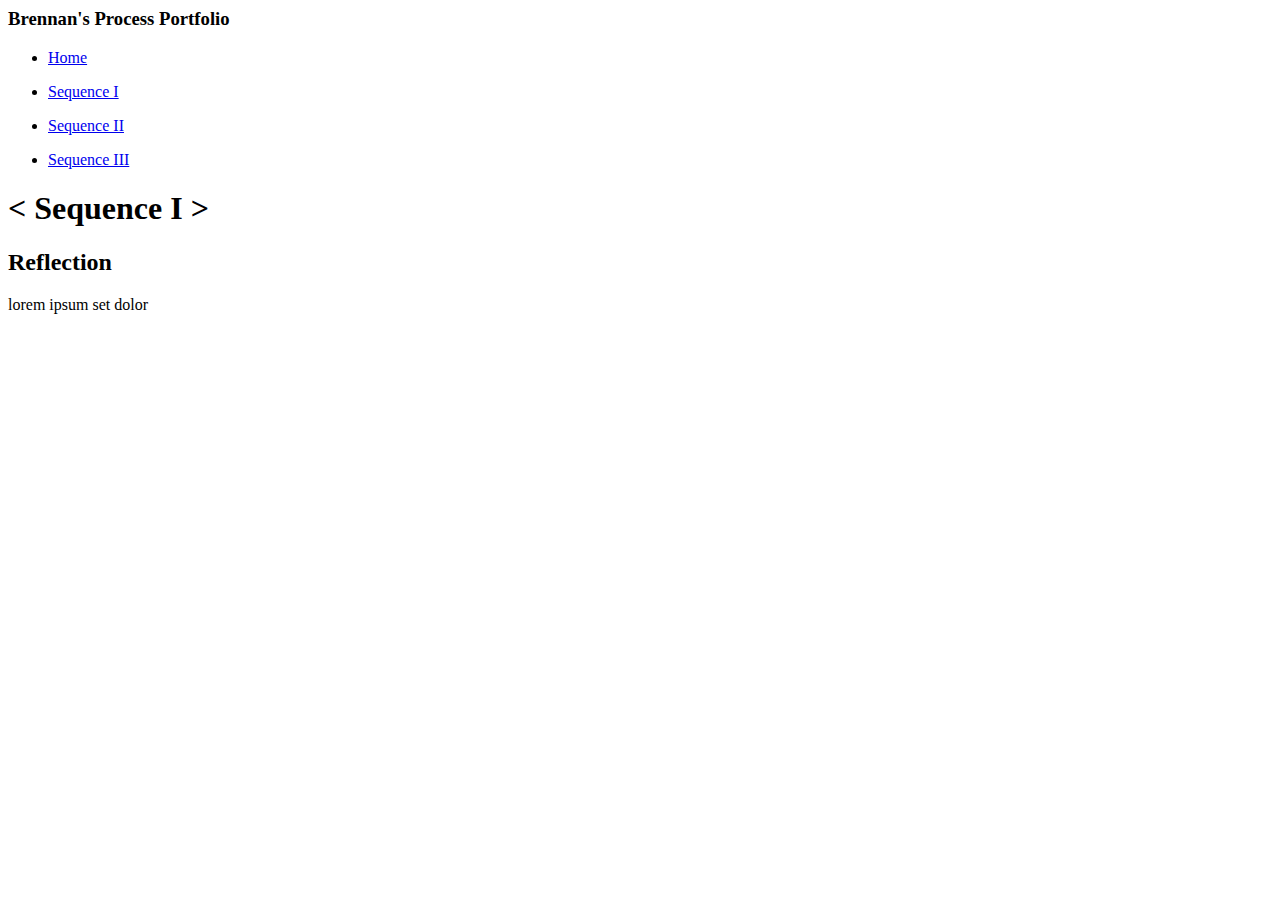
==== sequence1.html @ a5521d21 "Added pages" ====
<html lang="en">

<head>
  <meta charset="UTF-8">
  <meta name="viewport" content="width=device-width, initial-scale=1.0">
  <title>Brennan's Process Portfolio | Sequence I</title>
  <link rel="stylesheet" href="index.css" />
</head>

<body>
  <nav>
    <h3>Brennan's Process Portfolio</h3>
    <ul>
      <li>
        <p><a href="./index.html">Home</a></p>
      </li>
      <li>
        <p><a href="./sequence1.html">Sequence I</a></p>
      </li>
      <li>
        <p><a href="./sequence2.html">Sequence II</a></p>
      </li>
      <li>
        <p><a href="./sequence3.html">Sequence III</a></p>
      </li>
    </ul>
  </nav>
  <header>
    <h1>&lt; Sequence I &gt;</h1>
  </header>
  <main>
    <h2>Reflection</h2>
    <section>
      <p>
        lorem ipsum set dolor
      </p>
    </section>
  </main>
</body>

</html>
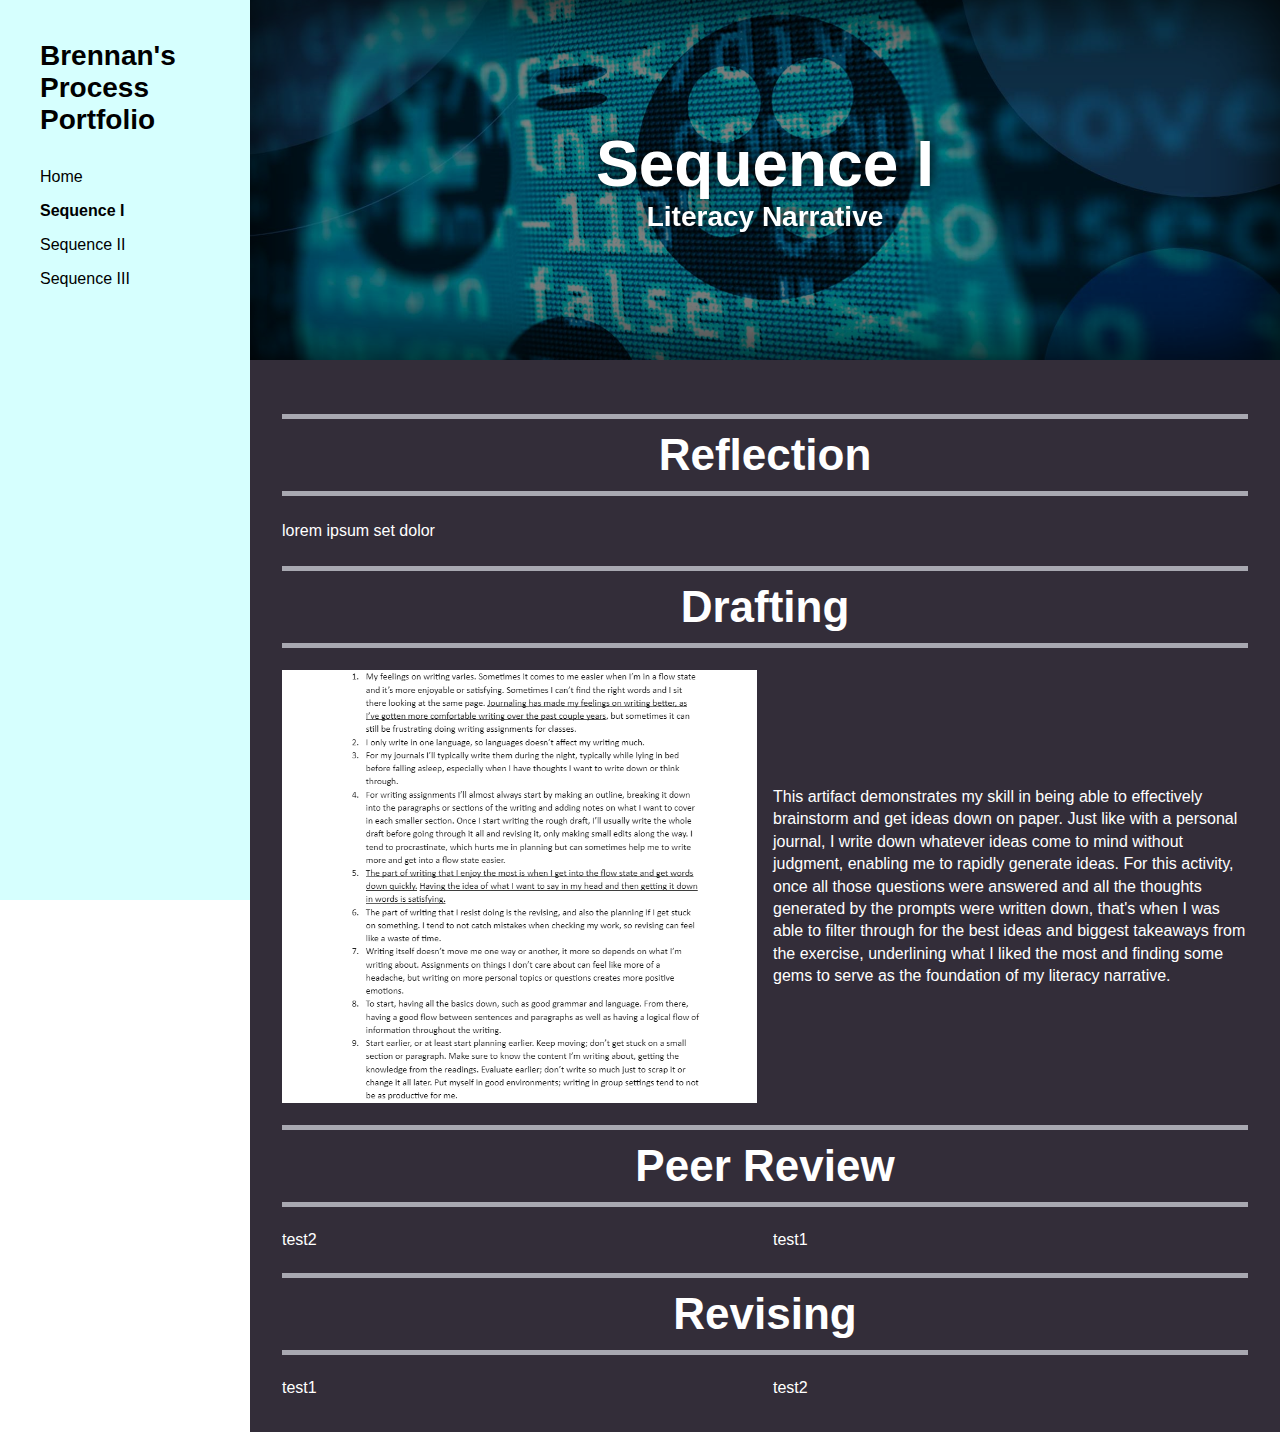
==== commit b3cb547c: "Page setup" ====
--- a/sequence1.html
+++ b/sequence1.html
@@ -12,21 +12,24 @@
     <h3>Brennan's Process Portfolio</h3>
     <ul>
       <li>
-        <p><a href="./index.html">Home</a></p>
+        <a href="./index.html">Home</a>
       </li>
       <li>
-        <p><a href="./sequence1.html">Sequence I</a></p>
+        <a href="./sequence1.html" class="active">Sequence I</a>
       </li>
       <li>
-        <p><a href="./sequence2.html">Sequence II</a></p>
+        <a href="./sequence2.html">Sequence II</a>
       </li>
       <li>
-        <p><a href="./sequence3.html">Sequence III</a></p>
+        <a href="./sequence3.html">Sequence III</a>
       </li>
     </ul>
   </nav>
   <header>
-    <h1>&lt; Sequence I &gt;</h1>
+    <div class="backdrop">
+      <h1>Sequence I</h1>
+      <h3>Literacy Narrative</h3>
+    </div>
   </header>
   <main>
     <h2>Reflection</h2>
@@ -35,6 +38,30 @@
         lorem ipsum set dolor
       </p>
     </section>
+    <h2>Drafting</h2>
+    <section class="container">
+      <div>
+        <img src="images/sequence1-drafting.png" />
+      </div>
+      <p>
+        This artifact demonstrates my skill in being able to effectively brainstorm and get ideas down on paper. Just
+        like with a personal journal, I write down whatever ideas come to mind without judgment, enabling me to rapidly
+        generate ideas. For this activity, once all those questions were answered and all the thoughts generated by the
+        prompts were written down, that's when I was able to filter through for the best ideas and biggest takeaways
+        from the exercise, underlining what I liked the most and finding some gems to serve as the foundation of my
+        literacy narrative.
+      </p>
+    </section>
+    <h2>Peer Review</h2>
+    <section class="container reverse">
+      <p>test1</p>
+      <p>test2</p>
+    </section>
+    <h2>Revising</h2>
+    <section class="container">
+      <p>test1</p>
+      <p>test2</p>
+    </section>
   </main>
 </body>
 
--- a/index.css
+++ b/index.css
@@ -0,0 +1,143 @@
+* {
+  margin: 0;
+  padding: 0;
+  box-sizing: border-box;
+}
+
+h1 {
+  font: bold 4rem Verdana, sans-serif;
+}
+
+h2 {
+  font: bold 2.75rem Verdana, sans-serif;
+}
+
+h3 {
+  font: bold 1.75rem Verdana, sans-serif;
+}
+
+p {
+  font: 1rem/1.4rem Verdana, sans-serif;
+}
+
+nav {
+  position: fixed;
+
+  width: 250px;
+  height: 100%;
+  padding: 2.5em;
+
+  background: #d6fffe;
+}
+
+nav h1 {
+  padding: 1.5em 0;
+}
+
+nav ul {
+  padding: 1.5em 0;
+
+  list-style: none;
+}
+
+nav li {
+  padding: 0.5em 0;
+}
+
+nav a {
+  font: 1rem Verdana, sans-serif;
+  color: black;
+  text-decoration: none;
+}
+
+.active {
+  font-weight: bold;
+}
+
+header {
+  width: calc(100% - 250px);
+  height: 40%;
+  margin-left: 250px;
+
+  background: url("images/gaming-background.jpg") center;
+  background-size: cover;
+  box-shadow: 0 0 5em inset;
+}
+
+header .backdrop {
+  display: flex;
+  flex-direction: column;
+  align-items: center;
+  justify-content: center;
+
+  width: 100%;
+  height: 100%;
+
+  backdrop-filter: brightness(50%);
+}
+
+header h1,
+header h3 {
+  color: white;
+  text-shadow: 0 0 0.75rem black;
+}
+
+main {
+  width: calc(100% - 250px);
+  margin-left: 250px;
+  padding: 2em;
+
+  background: #332d39;
+
+  color: white;
+}
+
+main h2 {
+  max-width: 1024px;
+  padding: 0.25em;
+  margin: 0.5em auto;
+  border-top: 0.125em solid #a8a8b1;
+  border-bottom: 0.125em solid #a8a8b1;
+
+  text-align: center;
+}
+
+main section {
+  max-width: 1024px;
+  margin: auto;
+}
+
+main p {
+  margin: 1.5em 0;
+}
+
+main code {
+  display: block;
+
+  padding: 1em;
+  border-radius: 1em;
+
+  background: #a8a8b1;
+}
+
+.container {
+  display: flex;
+  flex-direction: row;
+  gap: 1em;
+}
+
+.container>* {
+  width: 50%;
+}
+
+.reverse {
+  flex-direction: row-reverse;
+}
+
+.container img {
+  width: 100%;
+}
+
+.container p {
+  margin: auto;
+}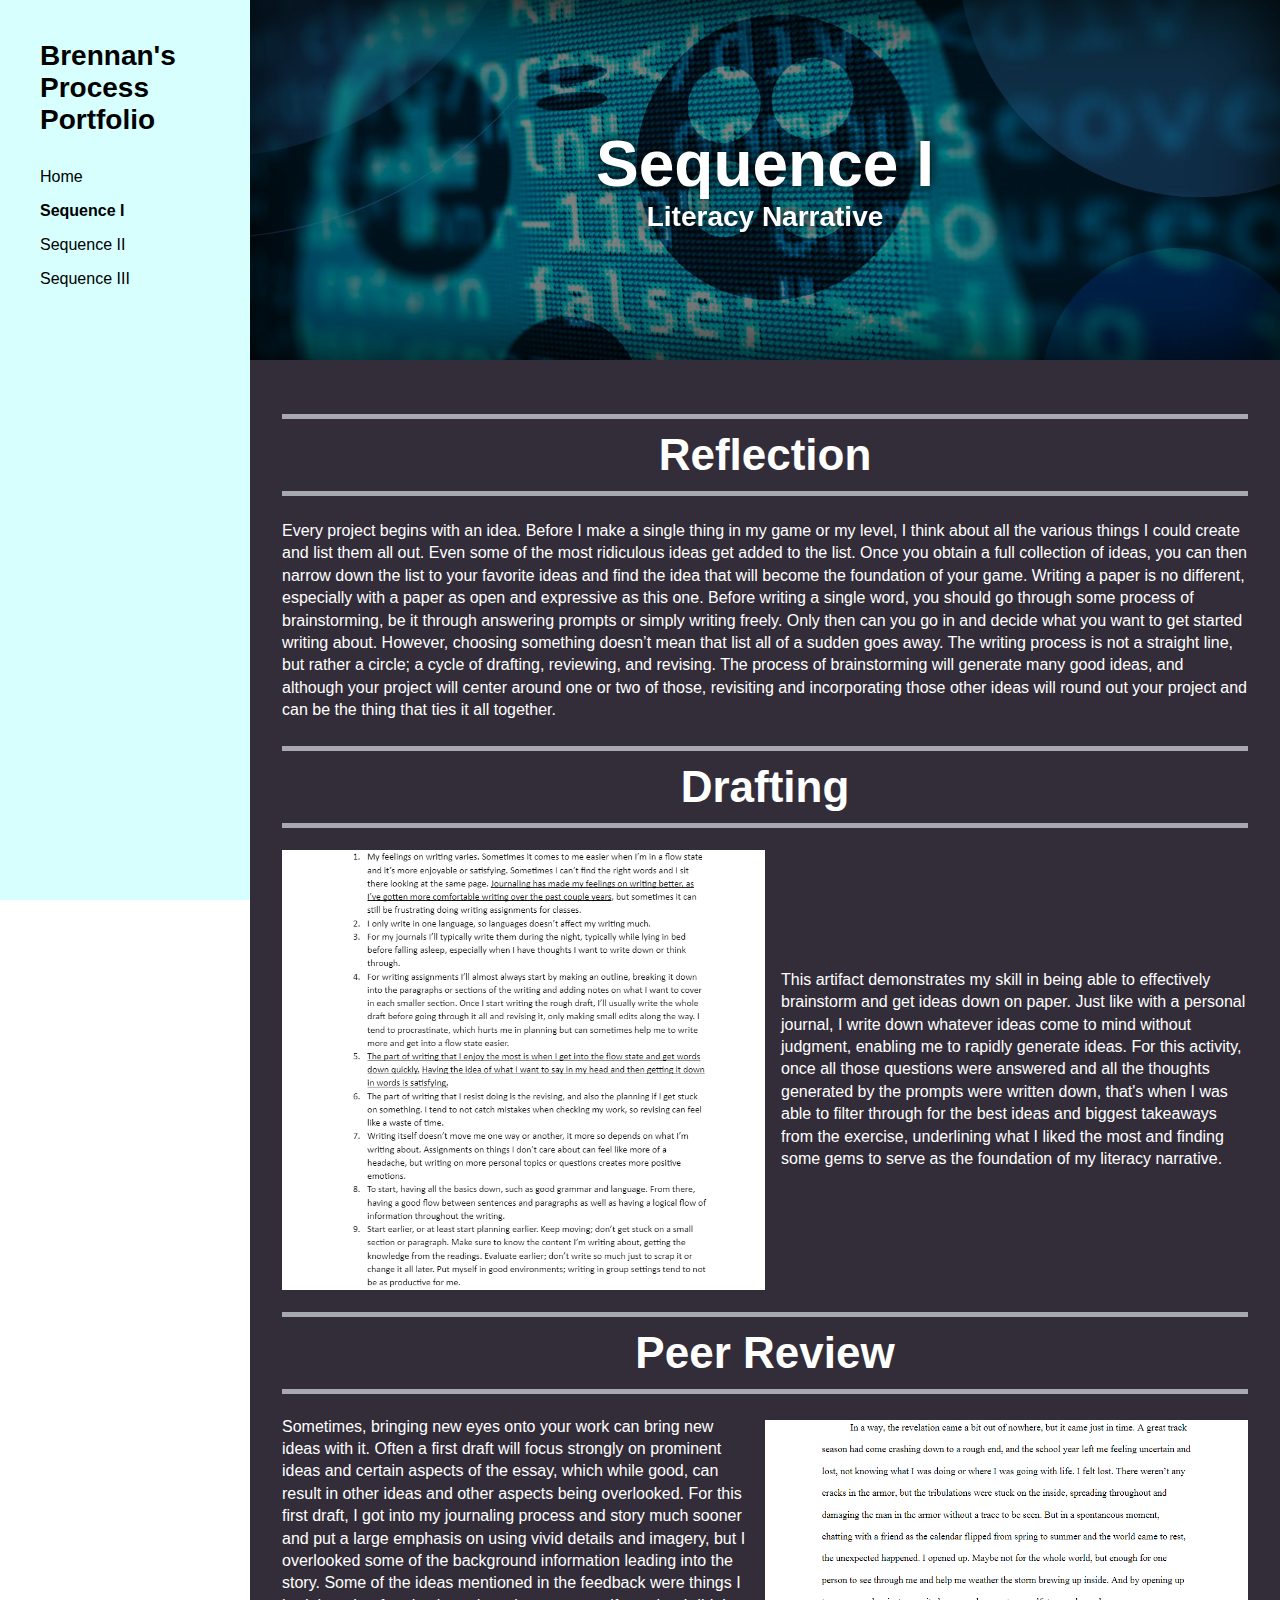
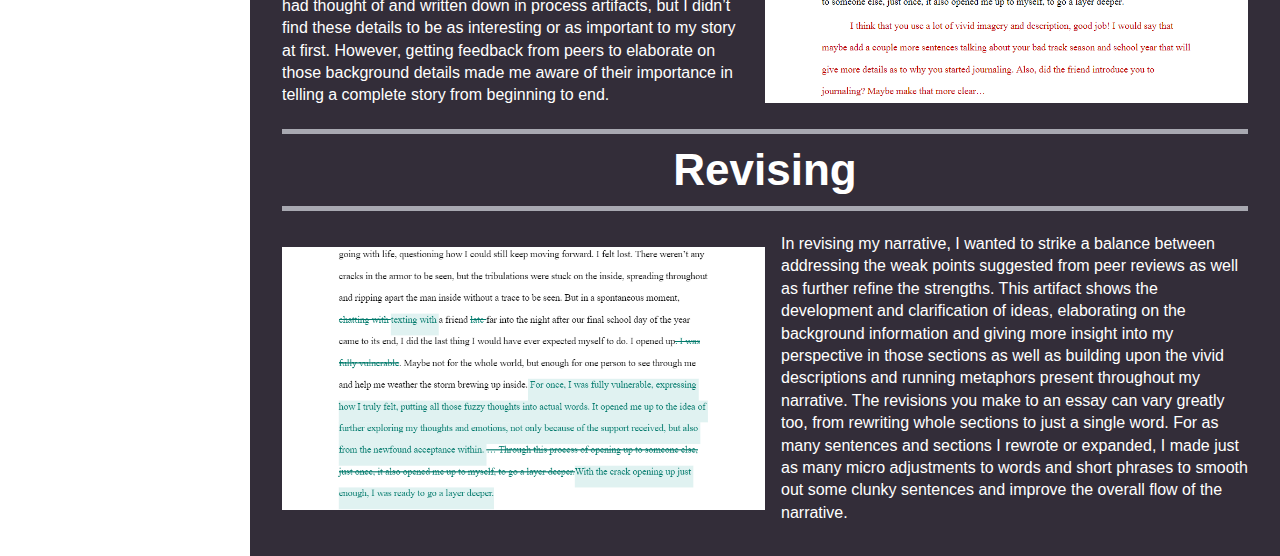
==== commit 3f5152c5: "Rough draft completed" ====
--- a/sequence1.html
+++ b/sequence1.html
@@ -4,7 +4,7 @@
   <meta charset="UTF-8">
   <meta name="viewport" content="width=device-width, initial-scale=1.0">
   <title>Brennan's Process Portfolio | Sequence I</title>
-  <link rel="stylesheet" href="index.css" />
+  <link rel="stylesheet" type="text/css" href="./main.css" />
 </head>
 
 <body>
@@ -35,14 +35,22 @@
     <h2>Reflection</h2>
     <section>
       <p>
-        lorem ipsum set dolor
+        Every project begins with an idea. Before I make a single thing in my game or my level, I think about all the
+        various things I could create and list them all out. Even some of the most ridiculous ideas get added to the
+        list. Once you obtain a full collection of ideas, you can then narrow down the list to your favorite ideas and
+        find the idea that will become the foundation of your game. Writing a paper is no different, especially with a
+        paper as open and expressive as this one. Before writing a single word, you should go through some process of
+        brainstorming, be it through answering prompts or simply writing freely. Only then can you go in and decide what
+        you want to get started writing about. However, choosing something doesn’t mean that list all of a sudden goes
+        away. The writing process is not a straight line, but rather a circle; a cycle of drafting, reviewing, and
+        revising. The process of brainstorming will generate many good ideas, and although your project will center
+        around one or two of those, revisiting and incorporating those other ideas will round out your project and can
+        be the thing that ties it all together.
       </p>
     </section>
     <h2>Drafting</h2>
     <section class="container">
-      <div>
-        <img src="images/sequence1-drafting.png" />
-      </div>
+      <img src="images/sequence1-drafting.png" />
       <p>
         This artifact demonstrates my skill in being able to effectively brainstorm and get ideas down on paper. Just
         like with a personal journal, I write down whatever ideas come to mind without judgment, enabling me to rapidly
@@ -54,13 +62,30 @@
     </section>
     <h2>Peer Review</h2>
     <section class="container reverse">
-      <p>test1</p>
-      <p>test2</p>
+      <img src="images/sequence1-review.png" />
+      <p>
+        Sometimes, bringing new eyes onto your work can bring new ideas with it. Often a first draft will focus strongly
+        on prominent ideas and certain aspects of the essay, which while good, can result in other ideas and other
+        aspects being overlooked. For this first draft, I got into my journaling process and story much sooner and put a
+        large emphasis on using vivid details and imagery, but I overlooked some of the background information leading
+        into the story. Some of the ideas mentioned in the feedback were things I had thought of and written down in
+        process artifacts, but I didn’t find these details to be as interesting or as important to my story at first.
+        However, getting feedback from peers to elaborate on those background details made me aware of their importance
+        in telling a complete story from beginning to end.
+      </p>
     </section>
     <h2>Revising</h2>
     <section class="container">
-      <p>test1</p>
-      <p>test2</p>
+      <img src="images/sequence1-revision.png" />
+      <p>
+        In revising my narrative, I wanted to strike a balance between addressing the weak points suggested from peer
+        reviews as well as further refine the strengths. This artifact shows the development and clarification of ideas,
+        elaborating on the background information and giving more insight into my perspective in those sections as well
+        as building upon the vivid descriptions and running metaphors present throughout my narrative. The revisions you
+        make to an essay can vary greatly too, from rewriting whole sections to just a single word. For as many
+        sentences and sections I rewrote or expanded, I made just as many micro adjustments to words and short phrases
+        to smooth out some clunky sentences and improve the overall flow of the narrative.
+      </p>
     </section>
   </main>
 </body>
--- a/main.css
+++ b/main.css
@@ -0,0 +1,140 @@
+* {
+  margin: 0;
+  padding: 0;
+  box-sizing: border-box;
+}
+
+h1 {
+  font: bold 4rem Verdana, sans-serif;
+}
+
+h2 {
+  font: bold 2.75rem Verdana, sans-serif;
+}
+
+h3 {
+  font: bold 1.75rem Verdana, sans-serif;
+}
+
+p {
+  font: 1rem/1.4rem Verdana, sans-serif;
+}
+
+nav {
+  position: fixed;
+
+  width: 250px;
+  height: 100%;
+  padding: 2.5em;
+
+  background: #d6fffe;
+}
+
+nav h1 {
+  padding: 1.5em 0;
+}
+
+nav ul {
+  padding: 1.5em 0;
+
+  list-style: none;
+}
+
+nav li {
+  padding: 0.5em 0;
+}
+
+nav a {
+  font: 1rem Verdana, sans-serif;
+  color: black;
+  text-decoration: none;
+}
+
+.active {
+  font-weight: bold;
+}
+
+header {
+  width: calc(100% - 250px);
+  height: 40%;
+  margin-left: 250px;
+
+  background: url("images/gaming-background.jpg") center;
+  background-size: cover;
+  box-shadow: 0 0 5em inset;
+}
+
+header .backdrop {
+  display: flex;
+  flex-direction: column;
+  align-items: center;
+  justify-content: center;
+
+  width: 100%;
+  height: 100%;
+
+  backdrop-filter: brightness(50%);
+}
+
+header h1,
+header h3 {
+  color: white;
+  text-shadow: 0 0 0.75rem black;
+}
+
+main {
+  width: calc(100% - 250px);
+  margin-left: 250px;
+  padding: 2em;
+
+  background: #332d39;
+
+  color: white;
+}
+
+main h2 {
+  max-width: 1024px;
+  padding: 0.25em;
+  margin: 0.5em auto;
+  border-top: 0.125em solid #a8a8b1;
+  border-bottom: 0.125em solid #a8a8b1;
+
+  text-align: center;
+}
+
+main section {
+  max-width: 1024px;
+  margin: auto;
+}
+
+main p {
+  margin: 1.5em 0;
+}
+
+main code {
+  display: block;
+
+  padding: 1em;
+  border-radius: 1em;
+
+  background: #a8a8b1;
+}
+
+.container {
+  display: flex;
+  flex-direction: row;
+  gap: 1em;
+}
+
+.container>* {
+  width: 50%;
+  object-fit: contain;
+}
+
+.reverse {
+  flex-direction: row-reverse;
+}
+
+.container p {
+  margin: auto;
+}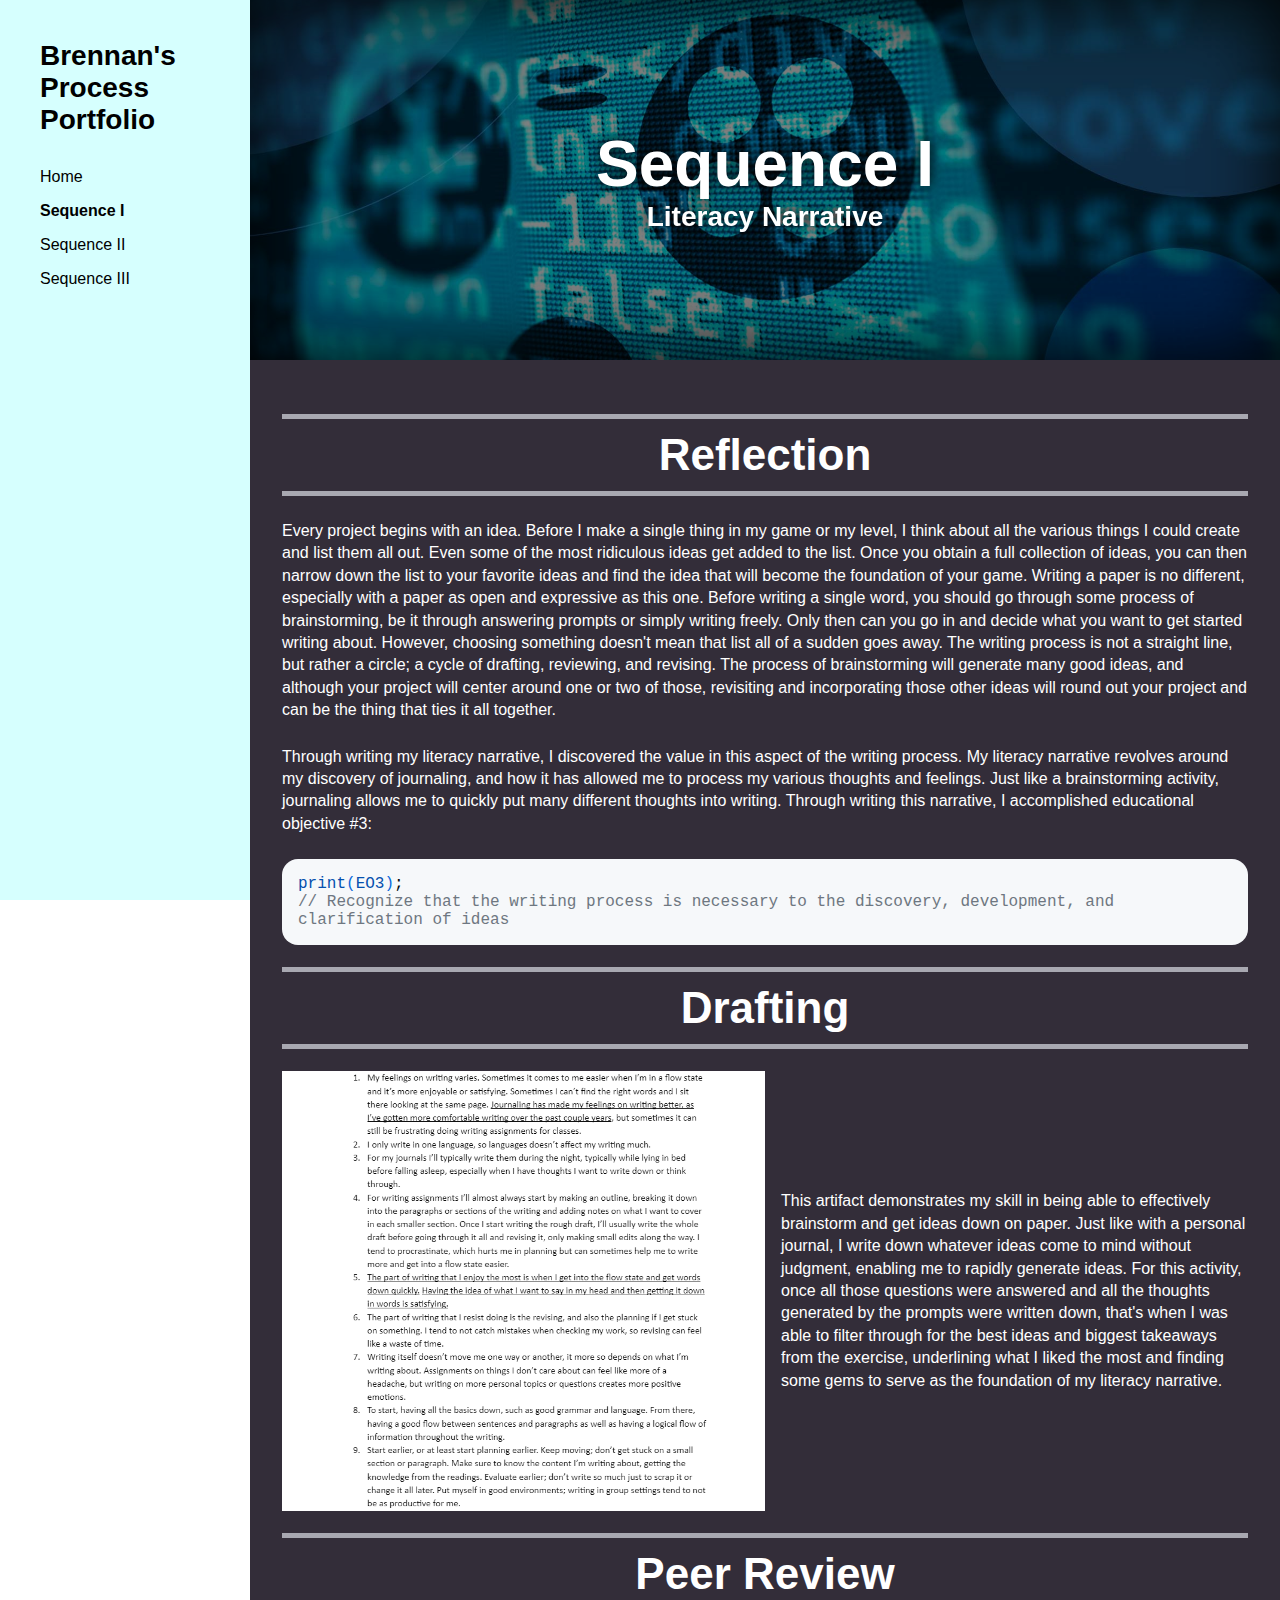
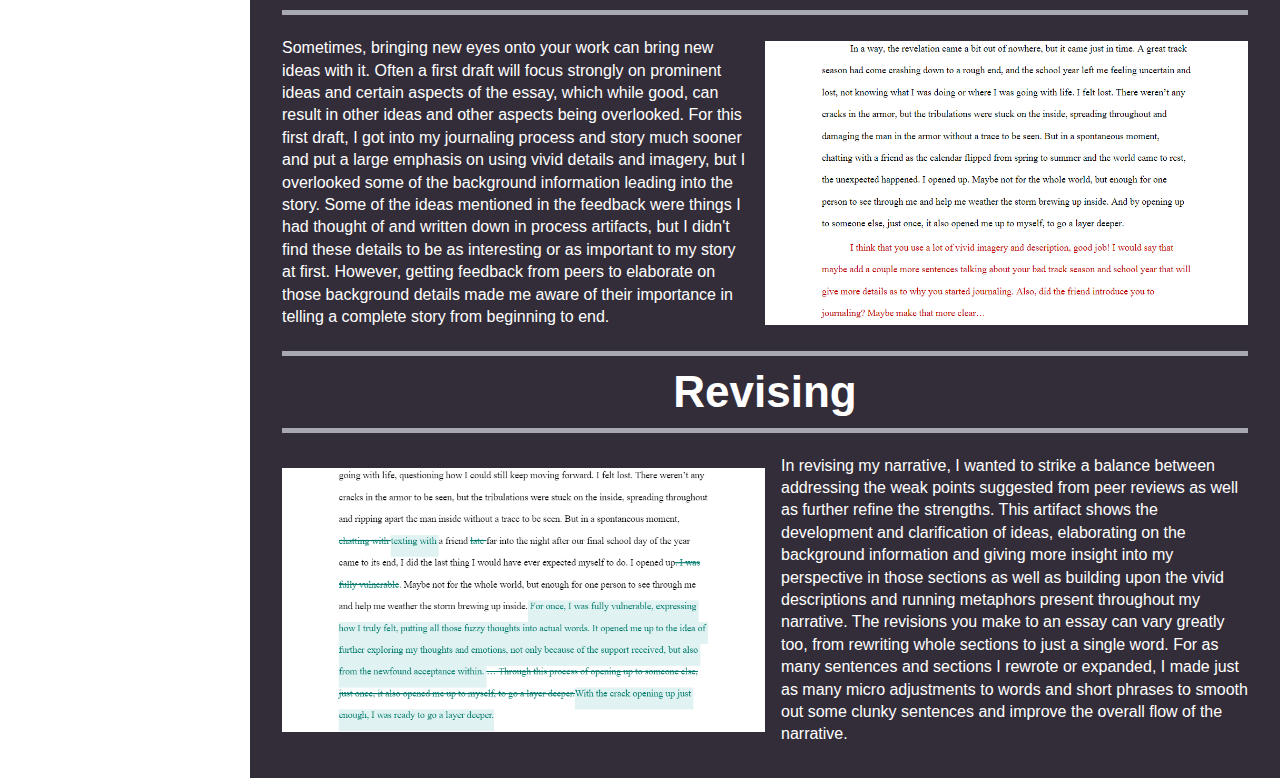
==== commit 8fe21af0: "Changes" ====
--- a/sequence1.html
+++ b/sequence1.html
@@ -41,12 +41,22 @@
         find the idea that will become the foundation of your game. Writing a paper is no different, especially with a
         paper as open and expressive as this one. Before writing a single word, you should go through some process of
         brainstorming, be it through answering prompts or simply writing freely. Only then can you go in and decide what
-        you want to get started writing about. However, choosing something doesn’t mean that list all of a sudden goes
+        you want to get started writing about. However, choosing something doesn't mean that list all of a sudden goes
         away. The writing process is not a straight line, but rather a circle; a cycle of drafting, reviewing, and
         revising. The process of brainstorming will generate many good ideas, and although your project will center
         around one or two of those, revisiting and incorporating those other ideas will round out your project and can
         be the thing that ties it all together.
       </p>
+      <p>
+        Through writing my literacy narrative, I discovered the value in this aspect of the writing process. My literacy
+        narrative revolves around my discovery of journaling, and how it has allowed me to process my various thoughts
+        and feelings. Just like a brainstorming activity, journaling allows me to quickly put many different thoughts
+        into writing. Through writing this narrative, I accomplished educational objective #3:
+      </p>
+      <code>
+        <span class="blue">print</span><span class="lightblue">(</span><span class="blue">EO3</span><span class="lightblue">)</span><span class="black">;</span><br>
+        <span class="gray">// Recognize that the writing process is necessary to the discovery, development, and clarification of ideas</span>
+      </code>
     </section>
     <h2>Drafting</h2>
     <section class="container">
@@ -69,7 +79,7 @@
         aspects being overlooked. For this first draft, I got into my journaling process and story much sooner and put a
         large emphasis on using vivid details and imagery, but I overlooked some of the background information leading
         into the story. Some of the ideas mentioned in the feedback were things I had thought of and written down in
-        process artifacts, but I didn’t find these details to be as interesting or as important to my story at first.
+        process artifacts, but I didn't find these details to be as interesting or as important to my story at first.
         However, getting feedback from peers to elaborate on those background details made me aware of their importance
         in telling a complete story from beginning to end.
       </p>
--- a/main.css
+++ b/main.css
@@ -111,15 +111,6 @@
   margin: 1.5em 0;
 }
 
-main code {
-  display: block;
-
-  padding: 1em;
-  border-radius: 1em;
-
-  background: #a8a8b1;
-}
-
 .container {
   display: flex;
   flex-direction: row;
@@ -137,4 +128,43 @@
 
 .container p {
   margin: auto;
+}
+
+main code {
+  display: block;
+
+  padding: 1em;
+  border-radius: 1em;
+
+  font: 1rem consolas, monospace;
+
+  background: #f6f8fa;
+}
+
+code .indent {
+  margin-left: 1.17em;
+}
+
+code .red {
+  color: #d8222e;
+}
+
+code .lightblue {
+  color: #0969da;
+}
+
+code .blue {
+  color: #0550ae;
+}
+
+code .black {
+  color: #080b10;
+}
+
+code .navy {
+  color: #0a3069;
+}
+
+code .gray {
+  color: #6e7781;
 }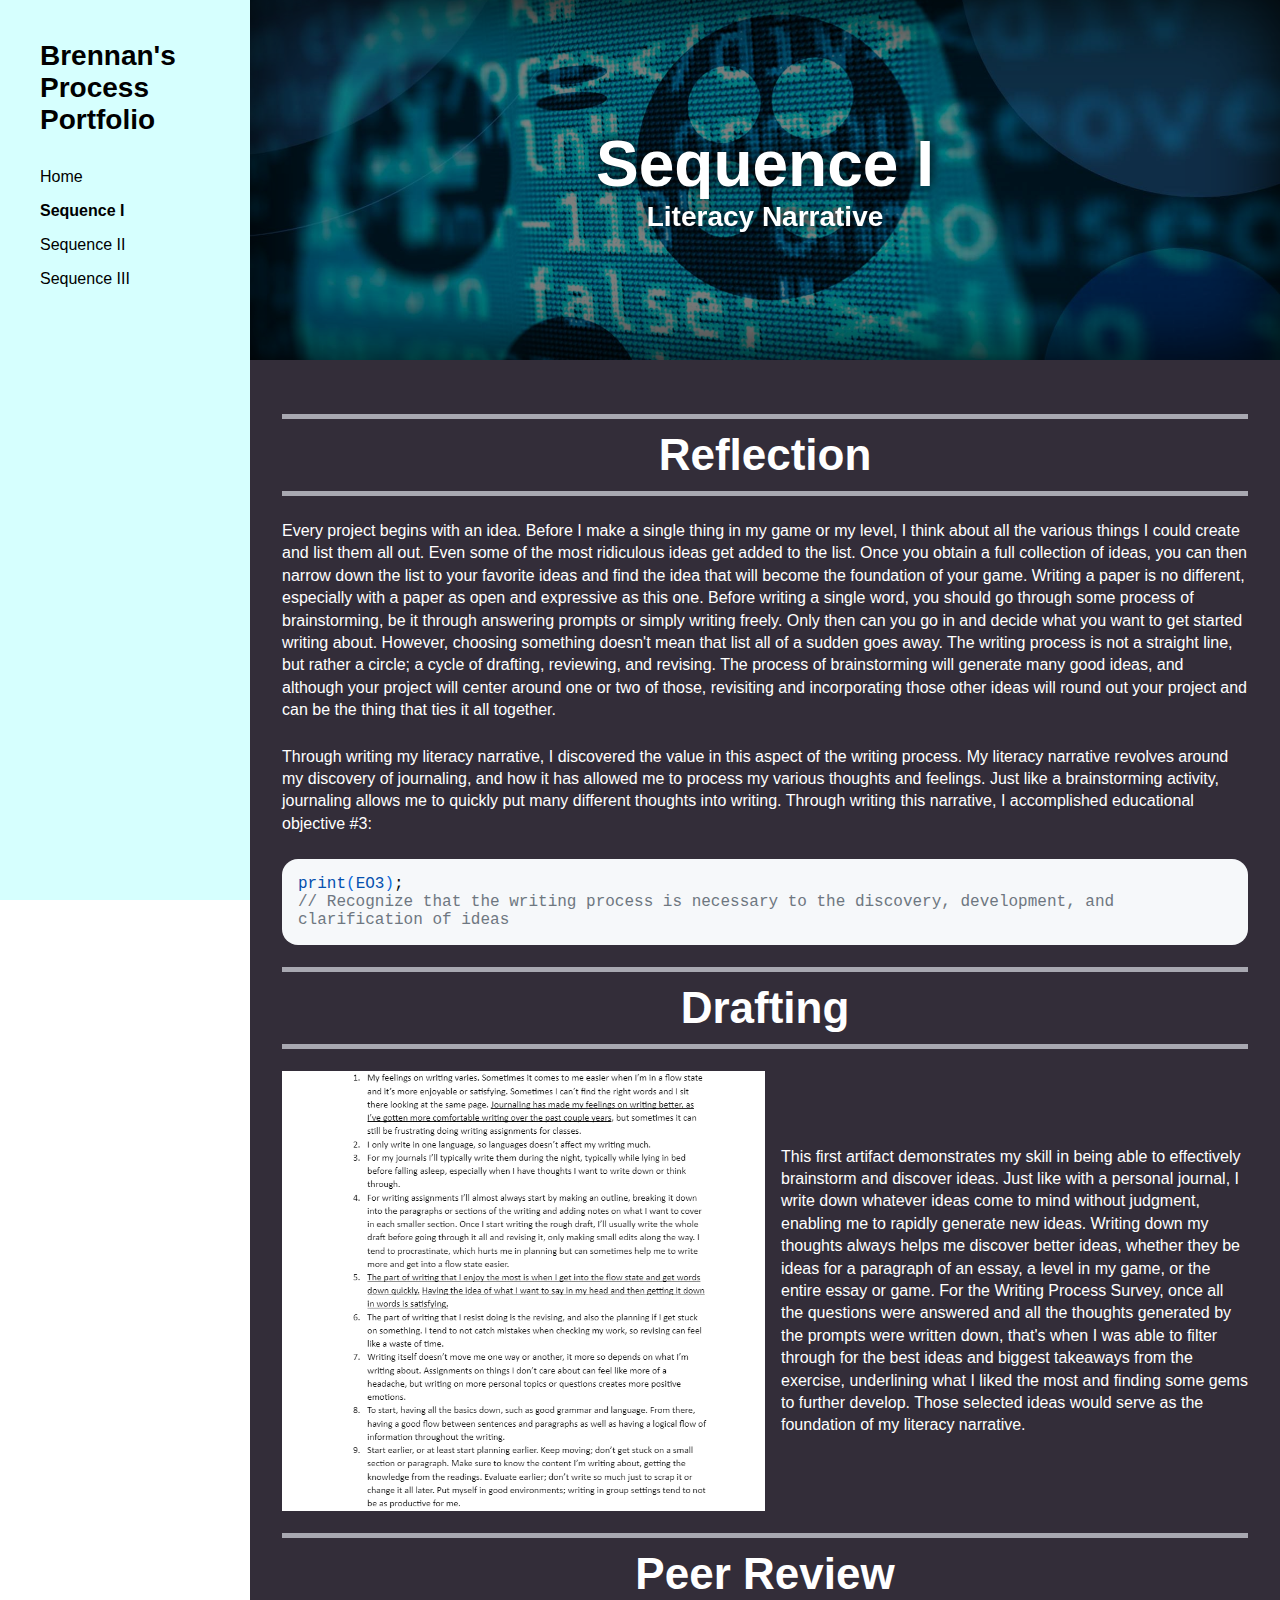
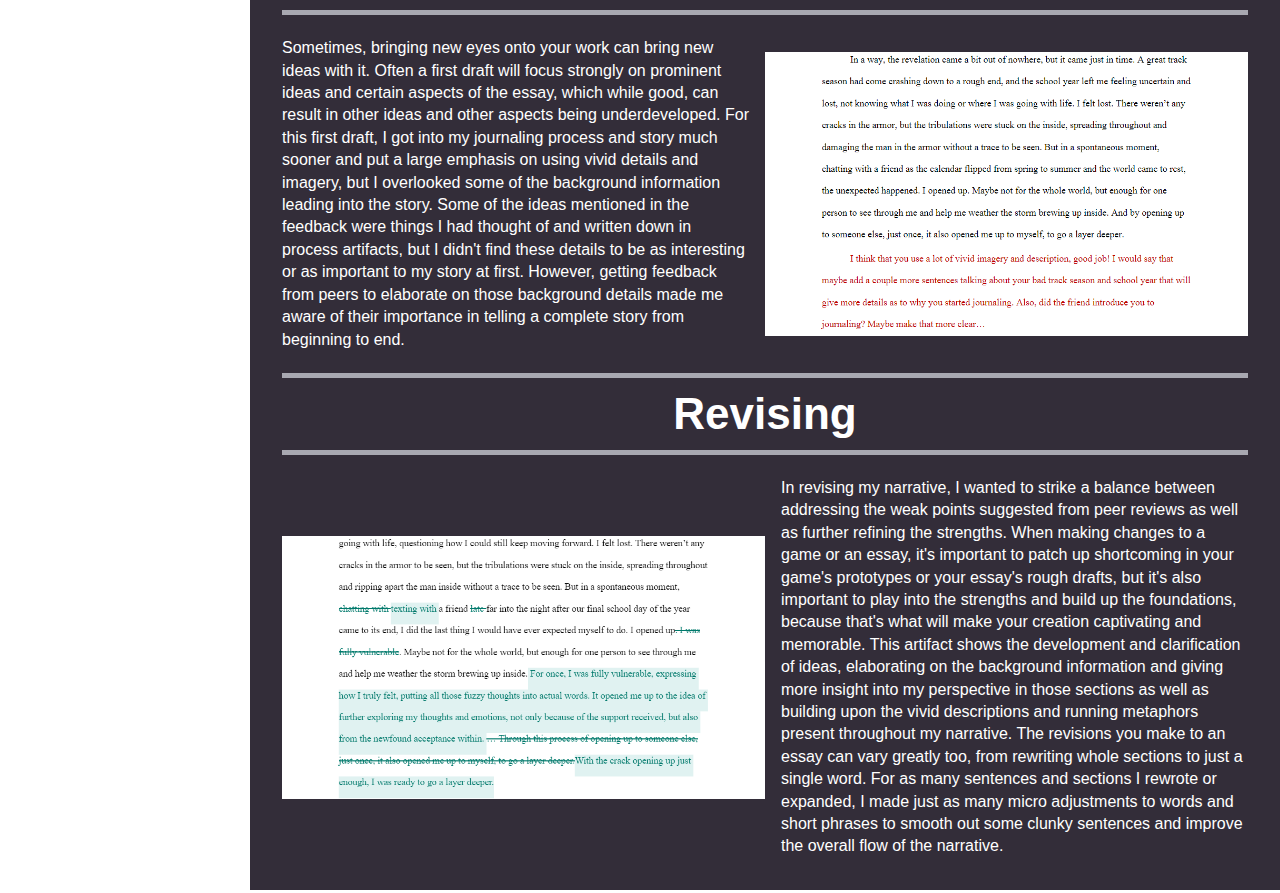
==== commit 5b7c50f0: "Small changes" ====
--- a/sequence1.html
+++ b/sequence1.html
@@ -62,12 +62,14 @@
     <section class="container">
       <img src="images/sequence1-drafting.png" />
       <p>
-        This artifact demonstrates my skill in being able to effectively brainstorm and get ideas down on paper. Just
-        like with a personal journal, I write down whatever ideas come to mind without judgment, enabling me to rapidly
-        generate ideas. For this activity, once all those questions were answered and all the thoughts generated by the
-        prompts were written down, that's when I was able to filter through for the best ideas and biggest takeaways
-        from the exercise, underlining what I liked the most and finding some gems to serve as the foundation of my
-        literacy narrative.
+        This first artifact demonstrates my skill in being able to effectively brainstorm and discover ideas.
+        Just like with a personal journal, I write down whatever ideas come to mind without judgment, enabling me to
+        rapidly generate new ideas. Writing down my thoughts always helps me discover better ideas, whether they be
+        ideas for a paragraph of an essay, a level in my game, or the entire essay or game. For the Writing Process
+        Survey, once all the questions were answered and all the thoughts generated by the prompts were written down,
+        that's when I was able to filter through for the best ideas and biggest takeaways from the exercise, underlining
+        what I liked the most and finding some gems to further develop. Those selected ideas would serve as the
+        foundation of my literacy narrative.
       </p>
     </section>
     <h2>Peer Review</h2>
@@ -76,12 +78,12 @@
       <p>
         Sometimes, bringing new eyes onto your work can bring new ideas with it. Often a first draft will focus strongly
         on prominent ideas and certain aspects of the essay, which while good, can result in other ideas and other
-        aspects being overlooked. For this first draft, I got into my journaling process and story much sooner and put a
-        large emphasis on using vivid details and imagery, but I overlooked some of the background information leading
-        into the story. Some of the ideas mentioned in the feedback were things I had thought of and written down in
-        process artifacts, but I didn't find these details to be as interesting or as important to my story at first.
-        However, getting feedback from peers to elaborate on those background details made me aware of their importance
-        in telling a complete story from beginning to end.
+        aspects being underdeveloped. For this first draft, I got into my journaling process and story much sooner and
+        put a large emphasis on using vivid details and imagery, but I overlooked some of the background information
+        leading into the story. Some of the ideas mentioned in the feedback were things I had thought of and written
+        down in process artifacts, but I didn't find these details to be as interesting or as important to my story at
+        first. However, getting feedback from peers to elaborate on those background details made me aware of their
+        importance in telling a complete story from beginning to end.
       </p>
     </section>
     <h2>Revising</h2>
@@ -89,12 +91,16 @@
       <img src="images/sequence1-revision.png" />
       <p>
         In revising my narrative, I wanted to strike a balance between addressing the weak points suggested from peer
-        reviews as well as further refine the strengths. This artifact shows the development and clarification of ideas,
-        elaborating on the background information and giving more insight into my perspective in those sections as well
-        as building upon the vivid descriptions and running metaphors present throughout my narrative. The revisions you
-        make to an essay can vary greatly too, from rewriting whole sections to just a single word. For as many
-        sentences and sections I rewrote or expanded, I made just as many micro adjustments to words and short phrases
-        to smooth out some clunky sentences and improve the overall flow of the narrative.
+        reviews as well as further refining the strengths. When making changes to a game or an essay, it's important to
+        patch up shortcoming in your game's prototypes or your essay's rough drafts, but it's also important to play
+        into the strengths and build up the foundations, because that's what will make your creation captivating and
+        memorable. This artifact shows the development and clarification of ideas, elaborating on the background
+        information and giving more insight into my perspective in those sections as well as building upon the vivid
+        descriptions and running metaphors present throughout my narrative. The revisions you make to an essay can vary
+        greatly too, from
+        rewriting whole sections to just a single word. For as many sentences and sections I rewrote or expanded, I made
+        just as many micro adjustments to words and short phrases to smooth out some clunky sentences and improve the
+        overall flow of the narrative.
       </p>
     </section>
   </main>
--- a/main.css
+++ b/main.css
@@ -6,6 +6,7 @@
 
 h1 {
   font: bold 4rem Verdana, sans-serif;
+  text-align: center;
 }
 
 h2 {
